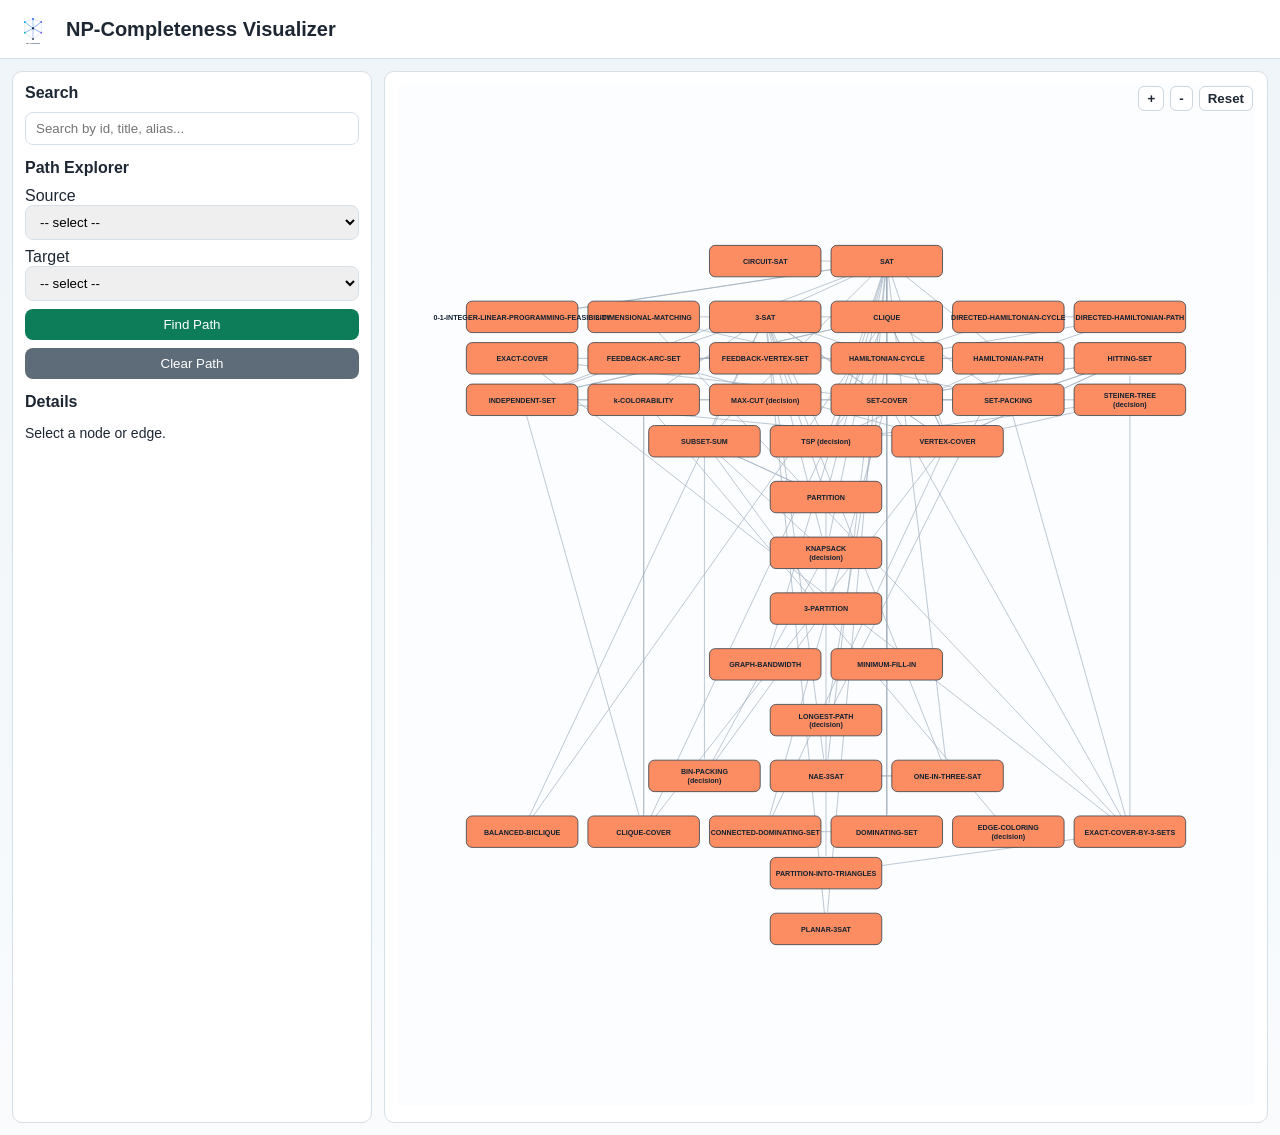
==== src/index.html @ 62862411 "initial" ====
<!doctype html>
<html lang="en">
  <head>
    <meta charset="UTF-8" />
    <meta name="viewport" content="width=device-width, initial-scale=1.0" />
    <title>NP-Completeness Visualizer</title>
    <link rel="stylesheet" href="./styles.css" />
  </head>
  <body>
    <header class="topbar">
      <img src="../assets/logo.svg" alt="NP Visualizer logo" class="site-logo" />
      <h1>NP-Completeness Visualizer</h1>
    </header>

    <main class="layout">
      <section class="left-panel">
        <h2>Search</h2>
        <div class="search-wrap search-left">
          <input id="searchInput" type="text" placeholder="Search by id, title, alias..." />
        </div>

        <h2>Path Explorer</h2>
        <div class="path-controls">
          <label>
            Source
            <select id="sourceSelect"></select>
          </label>
          <label>
            Target
            <select id="targetSelect"></select>
          </label>
          <button id="findPathBtn">Find Path</button>
          <button id="clearPathBtn" class="secondary">Clear Path</button>
        </div>
        <div id="pathResult" class="path-result"></div>

        <h2>Details</h2>
        <div id="detailsPanel" class="details-panel">
          <p>Select a node or edge.</p>
        </div>
      </section>

      <section class="graph-panel">
        <div class="graph-toolbar">
          <button id="zoomInBtn" type="button">+</button>
          <button id="zoomOutBtn" type="button">-</button>
          <button id="resetViewBtn" type="button">Reset</button>
        </div>
        <svg id="graphSvg" viewBox="0 0 1200 760" preserveAspectRatio="xMidYMid meet"></svg>
      </section>
    </main>

    <script src="./app.js" type="module"></script>
  </body>
</html>
---- src/styles.css ----
:root {
  --bg: #f4f6f8;
  --panel: #ffffff;
  --ink: #1d2733;
  --muted: #6a7887;
  --accent: #0c7c59;
  --line: #d8e0e7;
  --selected: #c0392b;
}

* {
  box-sizing: border-box;
}

body {
  margin: 0;
  font-family: "IBM Plex Sans", "Segoe UI", sans-serif;
  background: linear-gradient(180deg, #eef4f8 0%, #f9fbfd 100%);
  color: var(--ink);
}

.topbar {
  display: flex;
  align-items: center;
  justify-content: flex-start;
  gap: 16px;
  padding: 12px 16px;
  border-bottom: 1px solid var(--line);
  background: var(--panel);
}

.topbar h1 {
  margin: 0;
  font-size: 20px;
}

.site-logo {
  width: 34px;
  height: 34px;
  border-radius: 8px;
  object-fit: cover;
}

.search-wrap {
  min-width: 300px;
}

.search-left {
  min-width: 0;
  margin-bottom: 14px;
}

.search-wrap input {
  width: 100%;
  padding: 8px 10px;
  border: 1px solid var(--line);
  border-radius: 8px;
}

.layout {
  display: grid;
  grid-template-columns: 360px 1fr;
  gap: 12px;
  padding: 12px;
  min-height: calc(100vh - 64px);
}

.left-panel,
.graph-panel {
  background: var(--panel);
  border: 1px solid var(--line);
  border-radius: 10px;
  padding: 12px;
}

.graph-panel {
  position: relative;
  overflow: hidden;
}

.graph-toolbar {
  position: absolute;
  top: 14px;
  right: 14px;
  z-index: 5;
  display: flex;
  gap: 6px;
}

.graph-toolbar button {
  border: 1px solid #cdd6df;
  background: #fff;
  color: #1d2733;
  border-radius: 6px;
  padding: 4px 8px;
  cursor: pointer;
  font-weight: 600;
}

h2 {
  margin: 0 0 10px;
  font-size: 16px;
}

.filters label {
  display: block;
  margin: 6px 0;
  color: var(--muted);
}

.path-controls {
  display: grid;
  gap: 8px;
}

.path-controls select,
.path-controls button {
  width: 100%;
  padding: 8px 10px;
  border: 1px solid var(--line);
  border-radius: 8px;
}

.path-controls button {
  background: var(--accent);
  color: #fff;
  border: none;
  cursor: pointer;
}

.path-controls button.secondary {
  background: #5e6b78;
}

.path-result {
  margin-top: 10px;
  margin-bottom: 14px;
  font-size: 13px;
  color: var(--muted);
  white-space: pre-wrap;
}

#graphSvg {
  width: 100%;
  height: 100%;
  min-height: 680px;
  border-radius: 8px;
  background: #fbfdff;
  cursor: grab;
  user-select: none;
}

#graphSvg.dragging {
  cursor: grabbing;
}

.node-block {
  cursor: pointer;
  stroke: #213140;
  stroke-width: 1;
  transition: stroke-width 150ms ease, stroke 150ms ease, opacity 150ms ease;
}

.node-title {
  font-size: 10px;
  font-weight: 600;
  fill: #102030;
  pointer-events: none;
  transition: opacity 150ms ease;
}

.edge {
  stroke: #a2b1bf;
  stroke-width: 1.2;
  opacity: 0.8;
  cursor: pointer;
}

.edge.path-edge {
  stroke: #1f78b4;
  stroke-width: 2.8;
  opacity: 1;
}

.edge.selected-edge {
  stroke: var(--selected);
  stroke-width: 3;
  opacity: 1;
}

.edge-highlight {
  stroke-width: 2.2;
  opacity: 1;
}

.edge-dim {
  opacity: 0.16;
}

.node-block.selected-node {
  stroke: var(--selected);
  stroke-width: 2.4;
}

.node-highlight {
  stroke-width: 2;
}

.node-dim {
  opacity: 0.28;
}

.details-panel {
  font-size: 14px;
}

.details-panel h3 {
  margin: 0 0 6px;
}

.details-panel .meta {
  color: var(--muted);
  margin-bottom: 8px;
}

.details-panel ul {
  margin: 8px 0;
  padding-left: 18px;
}

@media (max-width: 1100px) {
  .layout {
    grid-template-columns: 1fr;
  }

  #graphSvg {
    min-height: 560px;
  }
}
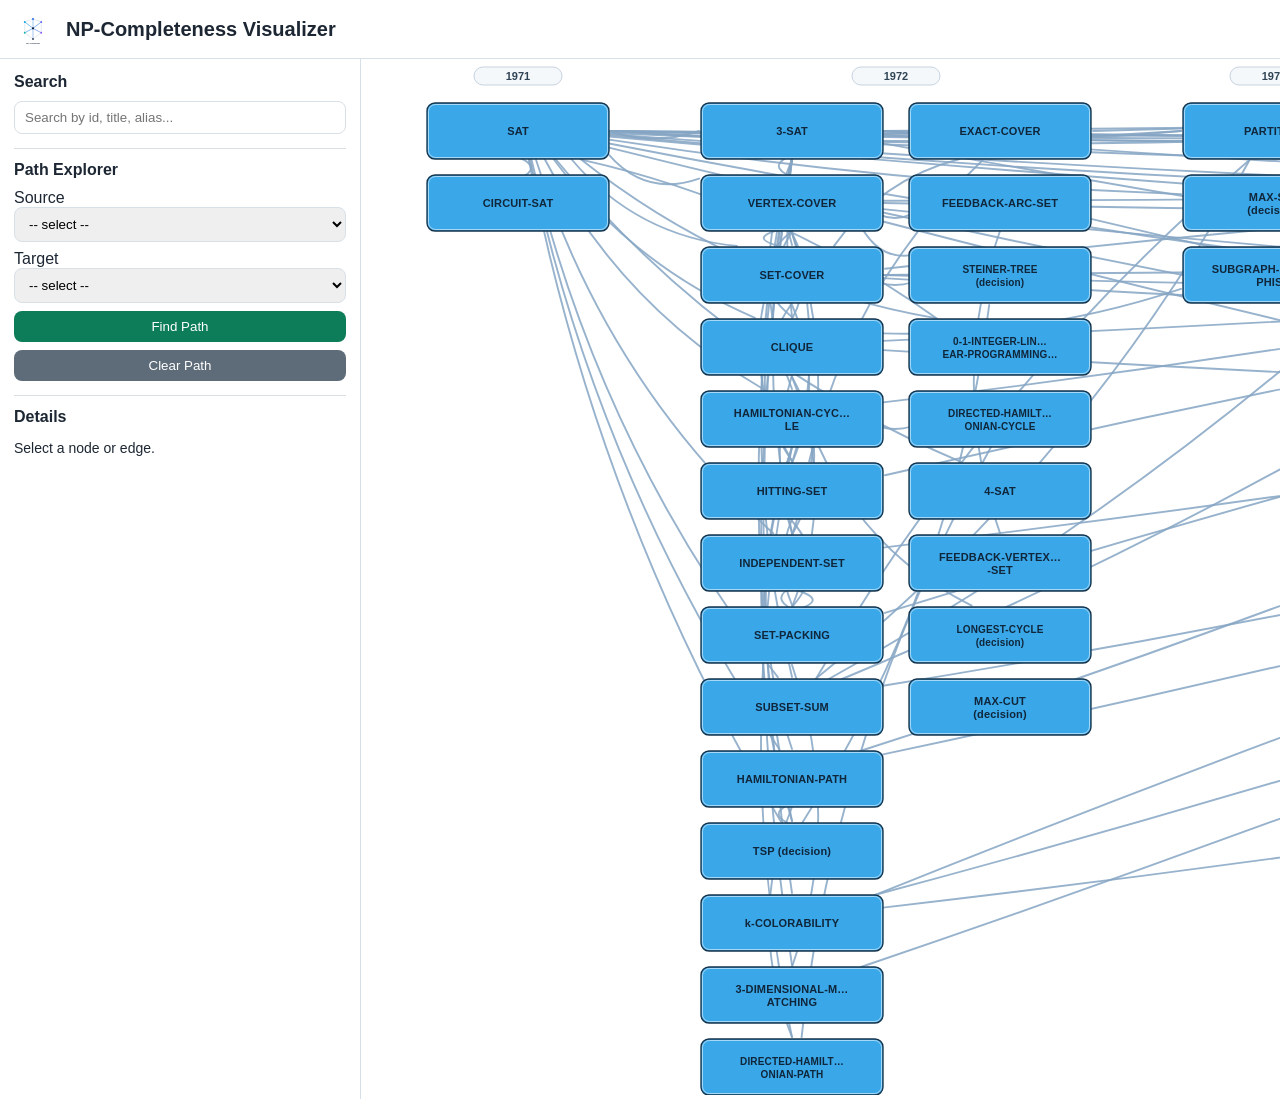
==== commit 6f2c8c02: "fixes" ====
--- a/src/index.html
+++ b/src/index.html
@@ -41,12 +41,7 @@
       </section>
 
       <section class="graph-panel">
-        <div class="graph-toolbar">
-          <button id="zoomInBtn" type="button">+</button>
-          <button id="zoomOutBtn" type="button">-</button>
-          <button id="resetViewBtn" type="button">Reset</button>
-        </div>
-        <svg id="graphSvg" viewBox="0 0 1200 760" preserveAspectRatio="xMidYMid meet"></svg>
+        <svg id="graphSvg" viewBox="0 0 1200 760" preserveAspectRatio="xMinYMin meet"></svg>
       </section>
     </main>
 
--- a/src/styles.css
+++ b/src/styles.css
@@ -15,7 +15,7 @@
 body {
   margin: 0;
   font-family: "IBM Plex Sans", "Segoe UI", sans-serif;
-  background: linear-gradient(180deg, #eef4f8 0%, #f9fbfd 100%);
+  background: #ffffff;
   color: var(--ink);
 }
 
@@ -60,46 +60,41 @@
 .layout {
   display: grid;
   grid-template-columns: 360px 1fr;
-  gap: 12px;
-  padding: 12px;
+  gap: 0;
+  padding: 0;
   min-height: calc(100vh - 64px);
 }
 
 .left-panel,
 .graph-panel {
-  background: var(--panel);
-  border: 1px solid var(--line);
-  border-radius: 10px;
-  padding: 12px;
+  background: transparent;
+  border: 0;
+  border-radius: 0;
+  padding: 14px;
 }
 
 .graph-panel {
   position: relative;
-  overflow: hidden;
-}
-
-.graph-toolbar {
-  position: absolute;
-  top: 14px;
-  right: 14px;
-  z-index: 5;
-  display: flex;
-  gap: 6px;
-}
-
-.graph-toolbar button {
-  border: 1px solid #cdd6df;
-  background: #fff;
-  color: #1d2733;
-  border-radius: 6px;
-  padding: 4px 8px;
-  cursor: pointer;
-  font-weight: 600;
+  overflow: auto;
+  border-left: 1px solid var(--line);
+  padding: 0;
 }
 
 h2 {
   margin: 0 0 10px;
   font-size: 16px;
+}
+
+.left-panel > h2 {
+  margin-top: 12px;
+  padding-top: 12px;
+  border-top: 1px solid var(--line);
+}
+
+.left-panel > h2:first-child {
+  margin-top: 0;
+  padding-top: 0;
+  border-top: 0;
 }
 
 .filters label {
@@ -143,41 +138,60 @@
 #graphSvg {
   width: 100%;
   height: 100%;
-  min-height: 680px;
-  border-radius: 8px;
-  background: #fbfdff;
-  cursor: grab;
+  border-radius: 0;
+  background: transparent;
+  cursor: default;
   user-select: none;
 }
 
-#graphSvg.dragging {
-  cursor: grabbing;
-}
-
 .node-block {
   cursor: pointer;
-  stroke: #213140;
-  stroke-width: 1;
-  transition: stroke-width 150ms ease, stroke 150ms ease, opacity 150ms ease;
+  stroke: #15344c;
+  stroke-width: 1.35;
+  stroke-linejoin: round;
+  transition: stroke-width 150ms ease, stroke 150ms ease, opacity 150ms ease, transform 150ms ease;
+}
+
+.node-block.critical-node {
+  stroke: #8a5a00;
+  stroke-width: 2.6;
+}
+
+.node-block.path-node {
+  stroke: #000000;
+  stroke-width: 2.2;
 }
 
 .node-title {
-  font-size: 10px;
-  font-weight: 600;
-  fill: #102030;
+  font-size: 11px;
+  font-weight: 700;
+  fill: #10263b;
+  font-family: "Avenir Next", "Trebuchet MS", "Verdana", sans-serif;
+  letter-spacing: 0.15px;
   pointer-events: none;
   transition: opacity 150ms ease;
 }
 
+.node-inner {
+  fill: none;
+  stroke: rgba(255, 255, 255, 0.55);
+  stroke-width: 1;
+  pointer-events: none;
+}
+
 .edge {
-  stroke: #a2b1bf;
-  stroke-width: 1.2;
-  opacity: 0.8;
-  cursor: pointer;
+  stroke: #86a6c4;
+  stroke-width: 1.9;
+  opacity: 0.86;
+  cursor: pointer;
+  fill: none;
+  stroke-linecap: round;
+  stroke-linejoin: round;
+  transition: opacity 160ms ease, stroke-width 160ms ease, stroke 160ms ease;
 }
 
 .edge.path-edge {
-  stroke: #1f78b4;
+  stroke: #000000;
   stroke-width: 2.8;
   opacity: 1;
 }
@@ -228,12 +242,54 @@
   padding-left: 18px;
 }
 
+.critical-list {
+  margin-bottom: 14px;
+  font-size: 13px;
+}
+
+.critical-list .critical-item {
+  display: flex;
+  justify-content: space-between;
+  align-items: center;
+  width: 100%;
+  margin: 6px 0;
+  padding: 6px 8px;
+  border: 1px solid var(--line);
+  border-radius: 8px;
+  background: #fffdf8;
+  cursor: pointer;
+  color: #213140;
+}
+
+.critical-list .critical-item:hover {
+  border-color: #e6c98a;
+}
+
+.critical-list .critical-score {
+  color: #7a5b1a;
+  font-weight: 700;
+}
+
+#miniMap {
+  position: absolute;
+  right: 14px;
+  bottom: 14px;
+  width: 220px;
+  height: 140px;
+  border: 1px solid #cfd9e3;
+  border-radius: 0;
+  background: #f8fbfe;
+  z-index: 4;
+}
+
 @media (max-width: 1100px) {
   .layout {
     grid-template-columns: 1fr;
   }
 
-  #graphSvg {
-    min-height: 560px;
+  .graph-panel {
+    border-left: 0;
+    border-top: 1px solid var(--line);
   }
-}
+
+}
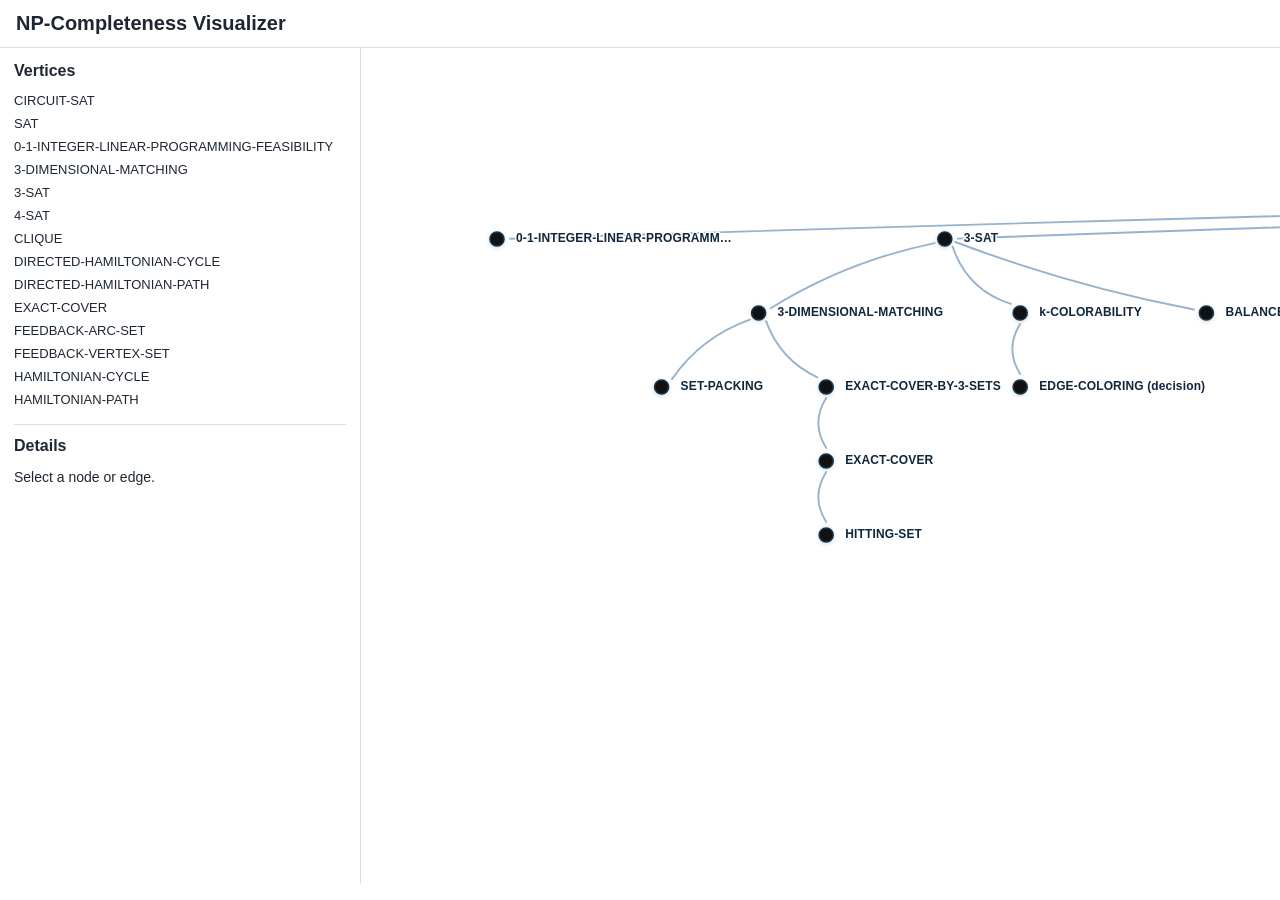
==== commit 9c960f3d: "random" ====
--- a/src/index.html
+++ b/src/index.html
@@ -8,31 +8,13 @@
   </head>
   <body>
     <header class="topbar">
-      <img src="../assets/logo.svg" alt="NP Visualizer logo" class="site-logo" />
       <h1>NP-Completeness Visualizer</h1>
     </header>
 
     <main class="layout">
       <section class="left-panel">
-        <h2>Search</h2>
-        <div class="search-wrap search-left">
-          <input id="searchInput" type="text" placeholder="Search by id, title, alias..." />
-        </div>
-
-        <h2>Path Explorer</h2>
-        <div class="path-controls">
-          <label>
-            Source
-            <select id="sourceSelect"></select>
-          </label>
-          <label>
-            Target
-            <select id="targetSelect"></select>
-          </label>
-          <button id="findPathBtn">Find Path</button>
-          <button id="clearPathBtn" class="secondary">Clear Path</button>
-        </div>
-        <div id="pathResult" class="path-result"></div>
+        <h2>Vertices</h2>
+        <div id="taskList" class="task-list"></div>
 
         <h2>Details</h2>
         <div id="detailsPanel" class="details-panel">
--- a/src/styles.css
+++ b/src/styles.css
@@ -34,29 +34,6 @@
   font-size: 20px;
 }
 
-.site-logo {
-  width: 34px;
-  height: 34px;
-  border-radius: 8px;
-  object-fit: cover;
-}
-
-.search-wrap {
-  min-width: 300px;
-}
-
-.search-left {
-  min-width: 0;
-  margin-bottom: 14px;
-}
-
-.search-wrap input {
-  width: 100%;
-  padding: 8px 10px;
-  border: 1px solid var(--line);
-  border-radius: 8px;
-}
-
 .layout {
   display: grid;
   grid-template-columns: 360px 1fr;
@@ -103,36 +80,40 @@
   color: var(--muted);
 }
 
-.path-controls {
+.task-list {
   display: grid;
-  gap: 8px;
-}
-
-.path-controls select,
-.path-controls button {
+  gap: 2px;
+  max-height: 320px;
+  margin-bottom: 14px;
+  padding-right: 4px;
+  overflow: auto;
+}
+
+.task-list-item {
   width: 100%;
-  padding: 8px 10px;
-  border: 1px solid var(--line);
-  border-radius: 8px;
-}
-
-.path-controls button {
-  background: var(--accent);
-  color: #fff;
-  border: none;
-  cursor: pointer;
-}
-
-.path-controls button.secondary {
-  background: #5e6b78;
-}
-
-.path-result {
-  margin-top: 10px;
-  margin-bottom: 14px;
+  padding: 3px 0;
+  border: 0;
+  background: transparent;
+  text-align: left;
+  cursor: pointer;
+  color: var(--ink);
   font-size: 13px;
+  transition: color 150ms ease;
+}
+
+.task-list-item:hover {
+  color: #0f5f8f;
+}
+
+.task-list-item.is-active {
+  color: var(--selected);
+  font-weight: 600;
+}
+
+.task-list-empty {
+  margin: 0;
   color: var(--muted);
-  white-space: pre-wrap;
+  font-size: 13px;
 }
 
 #graphSvg {
@@ -147,9 +128,17 @@
 .node-block {
   cursor: pointer;
   stroke: #15344c;
-  stroke-width: 1.35;
-  stroke-linejoin: round;
+  stroke-width: 1.6;
   transition: stroke-width 150ms ease, stroke 150ms ease, opacity 150ms ease, transform 150ms ease;
+}
+
+.node-hit-area {
+  fill: transparent;
+  cursor: pointer;
+}
+
+.node-dot {
+  filter: drop-shadow(0 1px 2px rgba(16, 38, 59, 0.2));
 }
 
 .node-block.critical-node {
@@ -157,26 +146,19 @@
   stroke-width: 2.6;
 }
 
-.node-block.path-node {
-  stroke: #000000;
-  stroke-width: 2.2;
-}
-
 .node-title {
-  font-size: 11px;
-  font-weight: 700;
+  font-size: 12px;
+  font-weight: 600;
   fill: #10263b;
   font-family: "Avenir Next", "Trebuchet MS", "Verdana", sans-serif;
   letter-spacing: 0.15px;
-  pointer-events: none;
+  pointer-events: auto;
+  cursor: pointer;
+  paint-order: stroke;
+  stroke: rgba(255, 255, 255, 0.94);
+  stroke-width: 3px;
+  stroke-linejoin: round;
   transition: opacity 150ms ease;
-}
-
-.node-inner {
-  fill: none;
-  stroke: rgba(255, 255, 255, 0.55);
-  stroke-width: 1;
-  pointer-events: none;
 }
 
 .edge {
@@ -188,12 +170,6 @@
   stroke-linecap: round;
   stroke-linejoin: round;
   transition: opacity 160ms ease, stroke-width 160ms ease, stroke 160ms ease;
-}
-
-.edge.path-edge {
-  stroke: #000000;
-  stroke-width: 2.8;
-  opacity: 1;
 }
 
 .edge.selected-edge {
